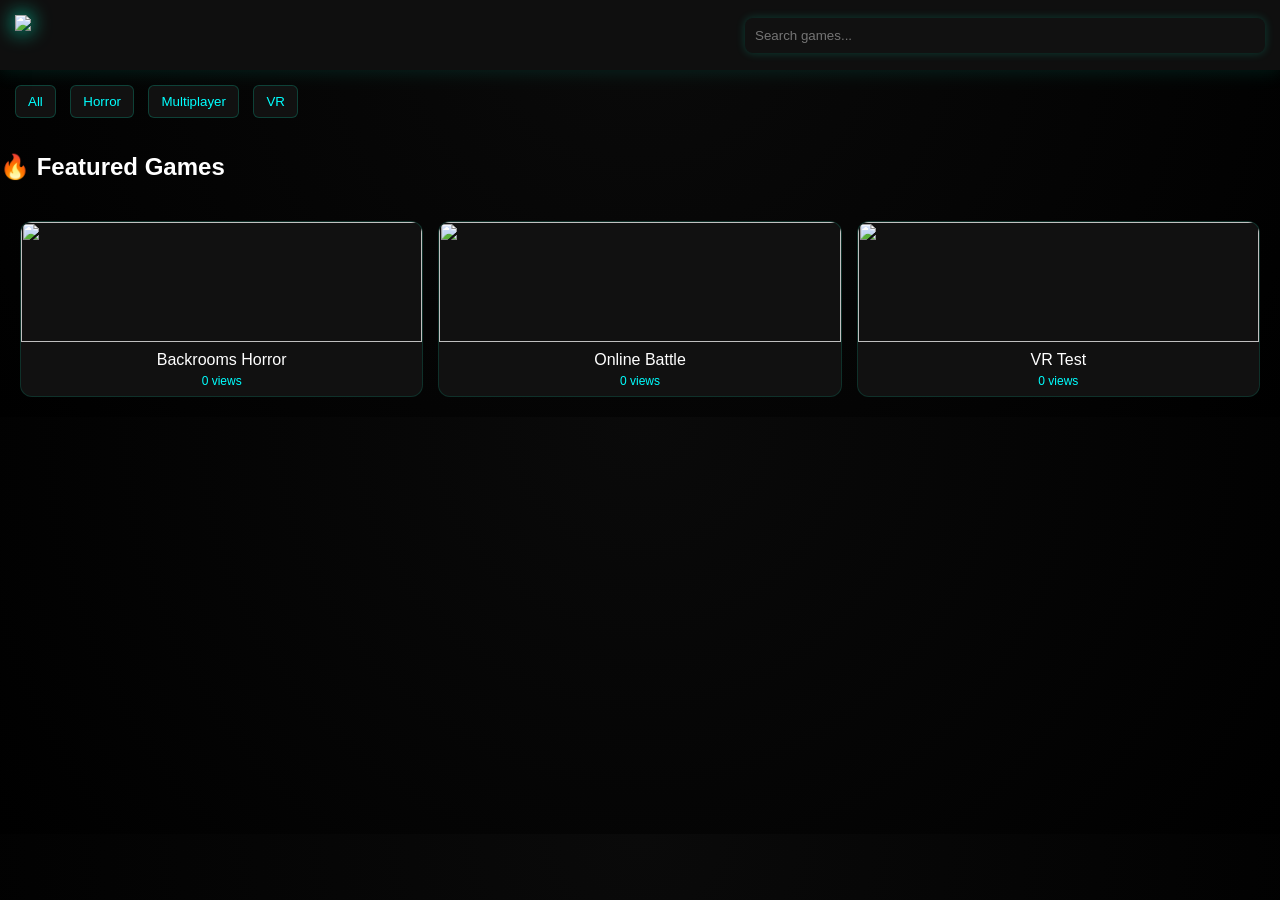
==== index.html @ a34d7ff2 "Upload DenGame.io site files" ====
<!DOCTYPE html>
<html lang="en">
<head>
  <meta charset="UTF-8">
  <title>DenGame</title>
  <link rel="stylesheet" href="style.css">
</head>
<body>

<header>
  <img src="logo.png" class="logo">
  <input id="search" type="text" placeholder="Search games..." oninput="filterGames()">
</header>

<section class="filters">
  <button onclick="showAll()">All</button>
  <button onclick="filterCategory('horror')">Horror</button>
  <button onclick="filterCategory('multiplayer')">Multiplayer</button>
  <button onclick="filterCategory('vr')">VR</button>
</section>

<section>
  <h2>🔥 Featured Games</h2>

  <div class="grid">

    <a class="card horror" href="games/game1/index.html" onclick="addView('game1')">
      <img src="images/game1.png">
      <p>Backrooms Horror</p>
      <span class="views" id="game1-views">0 views</span>
    </a>

    <a class="card multiplayer" href="games/game2/index.html" onclick="addView('game2')">
      <img src="images/game2.png">
      <p>Online Battle</p>
      <span class="views" id="game2-views">0 views</span>
    </a>

    <a class="card vr" href="games/game3/index.html" onclick="addView('game3')">
      <img src="images/game3.png">
      <p>VR Test</p>
      <span class="views" id="game3-views">0 views</span>
    </a>

  </div>
</section>

<script src="script.js"></script>
</body>
</html>
---- style.css ----
body {
  margin: 0;
  font-family: Arial;
  background: radial-gradient(circle at top, #0a0a0a, #000);
  color: white;
}

/* HEADER */
header {
  display: flex;
  justify-content: space-between;
  align-items: center;
  padding: 15px;
  background: #0f0f0f;
  box-shadow: 0 0 20px #00ffcc22;
  position: sticky;
  top: 0;
}

.logo {
  height: 40px;
  filter: drop-shadow(0 0 10px #00ffcc);
}

#search {
  width: 40%;
  padding: 10px;
  border-radius: 8px;
  border: none;
  outline: none;
  background: #111;
  color: #0ff;
  box-shadow: 0 0 10px #00ffcc33;
}

/* FILTERS */
.filters {
  padding: 10px;
}

.filters button {
  margin: 5px;
  padding: 8px 12px;
  background: #111;
  color: #0ff;
  border: 1px solid #00ffcc33;
  border-radius: 6px;
  cursor: pointer;
}

.filters button:hover {
  box-shadow: 0 0 10px #00ffcc55;
}

/* GRID */
.grid {
  display: grid;
  grid-template-columns: repeat(auto-fit, minmax(180px, 1fr));
  gap: 15px;
  padding: 20px;
}

/* CARDS */
.card {
  background: #111;
  border-radius: 12px;
  overflow: hidden;
  text-decoration: none;
  color: white;
  transition: 0.2s;
  border: 1px solid #00ffcc22;
}

.card img {
  width: 100%;
  height: 120px;
  object-fit: cover;
}

.card p {
  text-align: center;
  margin: 5px 0;
}

.card:hover {
  transform: scale(1.08);
  box-shadow: 0 0 20px #00ffcc55;
  border-color: #00ffcc;
}

/* VIEWS */
.views {
  display: block;
  text-align: center;
  font-size: 12px;
  color: #0ff;
  padding-bottom: 8px;
}

/* MOBILE */
@media (max-width: 600px) {
  #search {
    width: 60%;
  }
}
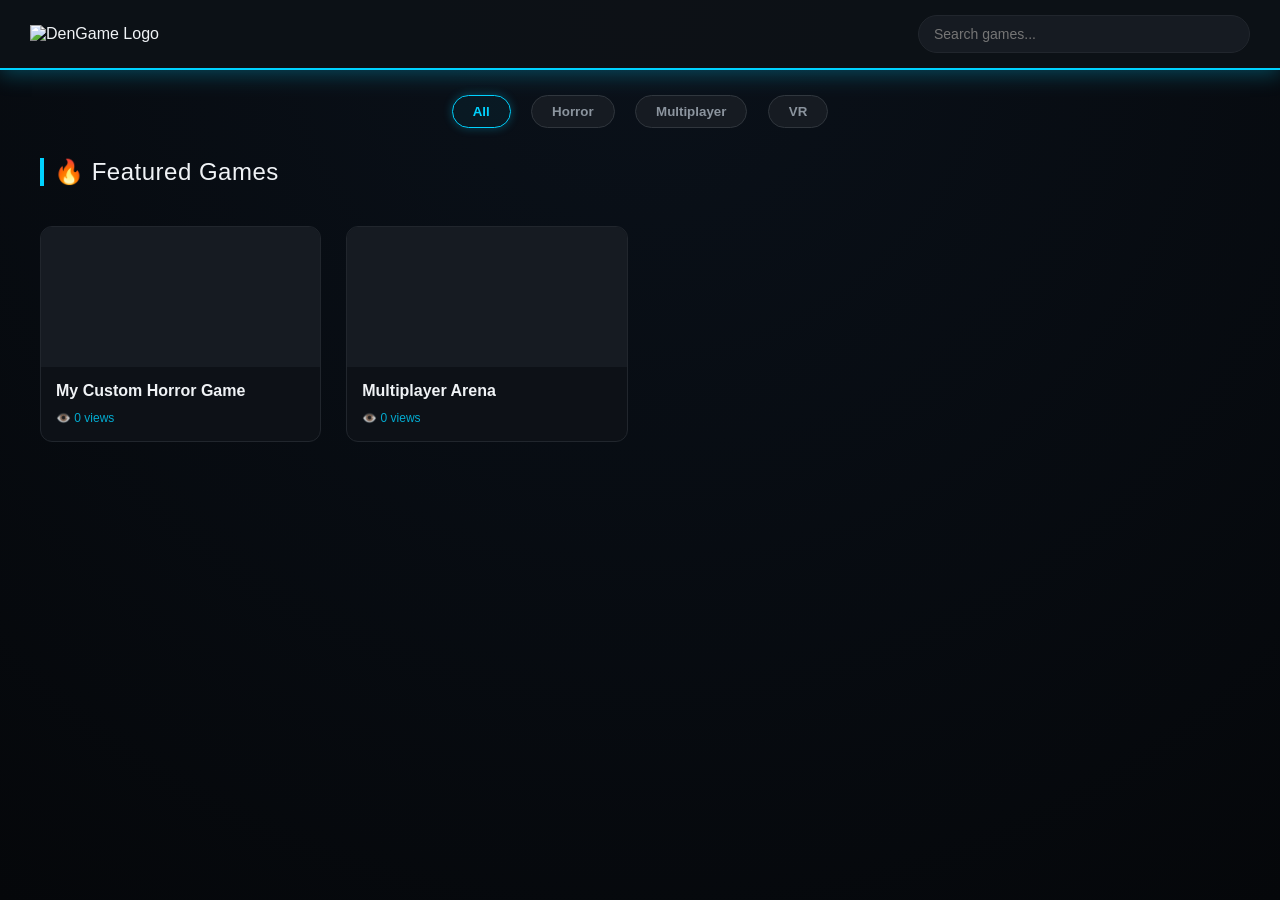
==== commit d0735303: "Fix logo pathing case sensitivity, clean structure and style portal framework" ====
--- a/index.html
+++ b/index.html
@@ -2,49 +2,35 @@
 <html lang="en">
 <head>
   <meta charset="UTF-8">
+  <meta name="viewport" content="width=device-width, initial-scale=1.0">
   <title>DenGame</title>
   <link rel="stylesheet" href="style.css">
 </head>
 <body>
 
 <header>
-  <img src="logo.png" class="logo">
+  <!-- Fixed case sensitivity and wrapped in a class -->
+  <div class="logo-container">
+    <img src="logo.png" class="logo" alt="DenGame Logo">
+  </div>
   <input id="search" type="text" placeholder="Search games..." oninput="filterGames()">
 </header>
 
-<section class="filters">
-  <button onclick="showAll()">All</button>
-  <button onclick="filterCategory('horror')">Horror</button>
-  <button onclick="filterCategory('multiplayer')">Multiplayer</button>
-  <button onclick="filterCategory('vr')">VR</button>
-</section>
-
-<section>
-  <h2>🔥 Featured Games</h2>
-
-  <div class="grid">
-
-    <a class="card horror" href="games/game1/index.html" onclick="addView('game1')">
-      <img src="images/game1.png">
-      <p>Backrooms Horror</p>
-      <span class="views" id="game1-views">0 views</span>
-    </a>
-
-    <a class="card multiplayer" href="games/game2/index.html" onclick="addView('game2')">
-      <img src="images/game2.png">
-      <p>Online Battle</p>
-      <span class="views" id="game2-views">0 views</span>
-    </a>
-
-    <a class="card vr" href="games/game3/index.html" onclick="addView('game3')">
-      <img src="images/game3.png">
-      <p>VR Test</p>
-      <span class="views" id="game3-views">0 views</span>
-    </a>
-
+<section class="filter-section">
+  <div class="filters">
+    <button class="active" onclick="filterCategory('all', this)">All</button>
+    <button onclick="filterCategory('horror', this)">Horror</button>
+    <button onclick="filterCategory('multiplayer', this)">Multiplayer</button>
+    <button onclick="filterCategory('vr', this)">VR</button>
   </div>
 </section>
 
+<main>
+  <h2>🔥 Featured Games</h2>
+  <!-- JS will now inject your custom games folder list inside here -->
+  <div class="grid" id="games-grid"></div>
+</main>
+
 <script src="script.js"></script>
 </body>
-</html>+</html>
--- a/style.css
+++ b/style.css
@@ -1,8 +1,17 @@
+:root {
+  --bg-dark: #05070a;
+  --bg-card: #0d1117;
+  --neon-blue: #00d2ff;
+  --neon-glow: rgba(0, 210, 255, 0.3);
+  --text-main: #f0f3f6;
+}
+
 body {
   margin: 0;
-  font-family: Arial;
-  background: radial-gradient(circle at top, #0a0a0a, #000);
-  color: white;
+  font-family: 'Segoe UI', Tahoma, Geneva, Verdana, sans-serif;
+  background: radial-gradient(circle at top, #0a111a, var(--bg-dark));
+  color: var(--text-main);
+  min-height: 100vh;
 }
 
 /* HEADER */
@@ -10,96 +19,141 @@
   display: flex;
   justify-content: space-between;
   align-items: center;
-  padding: 15px;
-  background: #0f0f0f;
-  box-shadow: 0 0 20px #00ffcc22;
+  padding: 15px 30px;
+  background: rgba(13, 17, 23, 0.95);
+  border-bottom: 2px solid var(--neon-blue);
+  box-shadow: 0 4px 20px var(--neon-glow);
   position: sticky;
   top: 0;
+  z-index: 100;
 }
 
 .logo {
-  height: 40px;
-  filter: drop-shadow(0 0 10px #00ffcc);
+  height: 42px;
+  object-fit: contain;
 }
 
 #search {
-  width: 40%;
-  padding: 10px;
-  border-radius: 8px;
-  border: none;
+  width: 300px;
+  padding: 10px 15px;
+  border-radius: 20px;
+  border: 1px solid #21262d;
+  background: #161b22;
+  color: #fff;
+  font-size: 14px;
   outline: none;
-  background: #111;
-  color: #0ff;
-  box-shadow: 0 0 10px #00ffcc33;
+  transition: 0.3s;
+}
+
+#search:focus {
+  border-color: var(--neon-blue);
+  box-shadow: 0 0 15px var(--neon-blue);
 }
 
 /* FILTERS */
-.filters {
-  padding: 10px;
+.filter-section {
+  display: flex;
+  justify-content: center;
+  padding: 25px 10px 10px;
 }
 
 .filters button {
-  margin: 5px;
-  padding: 8px 12px;
-  background: #111;
-  color: #0ff;
-  border: 1px solid #00ffcc33;
-  border-radius: 6px;
+  margin: 0 8px;
+  padding: 8px 20px;
+  background: #161b22;
+  color: #8b949e;
+  border: 1px solid #30363d;
+  border-radius: 20px;
   cursor: pointer;
+  font-weight: 600;
+  transition: 0.2s;
 }
 
-.filters button:hover {
-  box-shadow: 0 0 10px #00ffcc55;
+.filters button:hover, .filters button.active {
+  color: var(--neon-blue);
+  border-color: var(--neon-blue);
+  background: rgba(0, 210, 255, 0.05);
+  box-shadow: 0 0 10px var(--neon-glow);
 }
 
-/* GRID */
+/* GRID & CARDS */
+main {
+  max-width: 1200px;
+  margin: 0 auto;
+  padding: 0 20px;
+}
+
+h2 {
+  font-weight: 500;
+  letter-spacing: 0.5px;
+  border-left: 4px solid var(--neon-blue);
+  padding-left: 10px;
+}
+
 .grid {
   display: grid;
-  grid-template-columns: repeat(auto-fit, minmax(180px, 1fr));
-  gap: 15px;
-  padding: 20px;
+  grid-template-columns: repeat(auto-fill, minmax(240px, 1fr));
+  gap: 25px;
+  padding: 20px 0;
 }
 
-/* CARDS */
 .card {
-  background: #111;
+  background: var(--bg-card);
   border-radius: 12px;
   overflow: hidden;
   text-decoration: none;
-  color: white;
-  transition: 0.2s;
-  border: 1px solid #00ffcc22;
+  color: var(--text-main);
+  transition: transform 0.3s, box-shadow 0.3s, border-color 0.3s;
+  border: 1px solid #21262d;
+  display: flex;
+  flex-direction: column;
+}
+
+.card-img-wrapper {
+  width: 100%;
+  height: 140px;
+  background: #161b22;
+  overflow: hidden;
 }
 
 .card img {
   width: 100%;
-  height: 120px;
+  height: 100%;
   object-fit: cover;
+  transition: transform 0.5s;
+}
+
+.card-info {
+  padding: 15px;
+  text-align: left;
 }
 
 .card p {
-  text-align: center;
-  margin: 5px 0;
+  margin: 0 0 8px 0;
+  font-size: 16px;
+  font-weight: 600;
 }
 
 .card:hover {
-  transform: scale(1.08);
-  box-shadow: 0 0 20px #00ffcc55;
-  border-color: #00ffcc;
+  transform: translateY(-5px);
+  border-color: var(--neon-blue);
+  box-shadow: 0 8px 25px var(--neon-glow);
 }
 
-/* VIEWS */
-.views {
-  display: block;
-  text-align: center;
-  font-size: 12px;
-  color: #0ff;
-  padding-bottom: 8px;
+.card:hover img {
+  transform: scale(1.05);
 }
 
-/* MOBILE */
+/* VIEWS COUNTER */
+.views {
+  font-size: 12px;
+  color: var(--neon-blue);
+  opacity: 0.8;
+}
+
 @media (max-width: 600px) {
-  #search {
-    width: 60%;
-  }
-}+  header { flex-direction: column; gap: 15px; }
+  #search { width: 100%; }
+  .filters { display: flex; overflow-x: auto; width: 100%; padding-bottom: 5px; }
+  .filters button { flex: 0 0 auto; }
+}
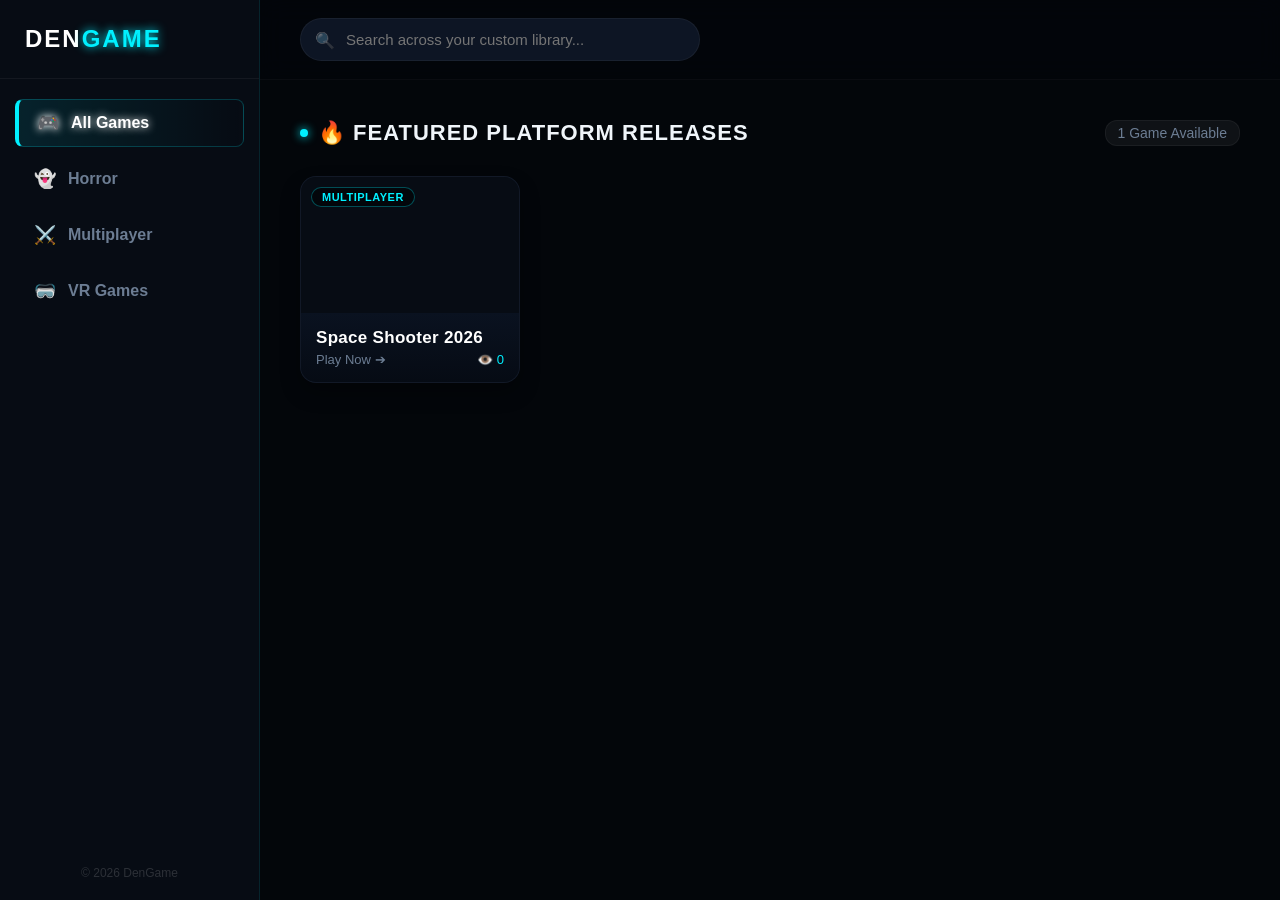
==== commit c9ce423f: "Upgrade site layout to professional high-density gaming portal format" ====
--- a/index.html
+++ b/index.html
@@ -3,33 +3,58 @@
 <head>
   <meta charset="UTF-8">
   <meta name="viewport" content="width=device-width, initial-scale=1.0">
-  <title>DenGame</title>
+  <title>DenGame.io | Play Free Games Online</title>
   <link rel="stylesheet" href="style.css">
+  <!-- Added Google Icons for a clean, professional CrazyGames look -->
+  <link href="https://googleapis.com" rel="stylesheet">
 </head>
 <body>
 
-<header>
-  <!-- Fixed case sensitivity and wrapped in a class -->
-  <div class="logo-container">
-    <img src="logo.png" class="logo" alt="DenGame Logo">
+<div class="app-container">
+  <!-- SIDEBAR NAVIGATION -->
+  <aside class="sidebar">
+    <div class="brand">
+      <img src="logo.png" class="logo" alt="DenGame Logo" onerror="this.style.display='none'; document.getElementById('text-logo').style.display='block';">
+      <h1 id="text-logo" style="display:none;">DEN<span>GAME</span></h1>
+    </div>
+    
+    <nav class="nav-menu">
+      <button class="nav-item active" onclick="filterCategory('all', this)">
+        <span class="icon">🎮</span> All Games
+      </button>
+      <button class="nav-item" onclick="filterCategory('horror', this)">
+        <span class="icon">👻</span> Horror
+      </button>
+      <button class="nav-item" onclick="filterCategory('multiplayer', this)">
+        <span class="icon">⚔️</span> Multiplayer
+      </button>
+      <button class="nav-item" onclick="filterCategory('vr', this)">
+        <span class="icon">🥽</span> VR Games
+      </button>
+    </nav>
+    <div class="sidebar-footer">© 2026 DenGame</div>
+  </aside>
+
+  <!-- MAIN CONTENT AREA -->
+  <div class="main-wrapper">
+    <header class="top-bar">
+      <div class="search-box">
+        <span class="search-icon">🔍</span>
+        <input id="search" type="text" placeholder="Search across your custom library..." oninput="filterGames()">
+      </div>
+    </header>
+
+    <main class="content">
+      <div class="section-header">
+        <h2 class="section-title"><span class="neon-dot"></span> 🔥 Featured Platform Releases</h2>
+        <div class="game-count" id="count-tag">0 Games Loaded</div>
+      </div>
+      
+      <!-- High density portal grid matrix -->
+      <div class="crazy-grid" id="games-grid"></div>
+    </main>
   </div>
-  <input id="search" type="text" placeholder="Search games..." oninput="filterGames()">
-</header>
-
-<section class="filter-section">
-  <div class="filters">
-    <button class="active" onclick="filterCategory('all', this)">All</button>
-    <button onclick="filterCategory('horror', this)">Horror</button>
-    <button onclick="filterCategory('multiplayer', this)">Multiplayer</button>
-    <button onclick="filterCategory('vr', this)">VR</button>
-  </div>
-</section>
-
-<main>
-  <h2>🔥 Featured Games</h2>
-  <!-- JS will now inject your custom games folder list inside here -->
-  <div class="grid" id="games-grid"></div>
-</main>
+</div>
 
 <script src="script.js"></script>
 </body>
--- a/style.css
+++ b/style.css
@@ -1,159 +1,324 @@
 :root {
-  --bg-dark: #05070a;
-  --bg-card: #0d1117;
-  --neon-blue: #00d2ff;
-  --neon-glow: rgba(0, 210, 255, 0.3);
-  --text-main: #f0f3f6;
+  --bg-main: #03060a;
+  --bg-side: #070c14;
+  --bg-card: #0a1220;
+  --neon-cyan: #00f0ff;
+  --neon-blue: #0066ff;
+  --neon-glow: rgba(0, 240, 255, 0.25);
+  --text-primary: #f0f5fa;
+  --text-muted: #6c7d93;
+}
+
+* {
+  box-sizing: border-box;
+  margin: 0;
+  padding: 0;
 }
 
 body {
-  margin: 0;
-  font-family: 'Segoe UI', Tahoma, Geneva, Verdana, sans-serif;
-  background: radial-gradient(circle at top, #0a111a, var(--bg-dark));
-  color: var(--text-main);
+  font-family: 'Rajdhani', sans-serif;
+  background-color: var(--bg-main);
+  color: var(--text-primary);
   min-height: 100vh;
-}
-
-/* HEADER */
-header {
-  display: flex;
-  justify-content: space-between;
-  align-items: center;
-  padding: 15px 30px;
-  background: rgba(13, 17, 23, 0.95);
-  border-bottom: 2px solid var(--neon-blue);
-  box-shadow: 0 4px 20px var(--neon-glow);
+  overflow-x: hidden;
+}
+
+/* APP FRAME LAYOUT */
+.app-container {
+  display: flex;
+  min-height: 100vh;
+}
+
+/* SIDEBAR STYLING (CrazyGames inspired navigation panel) */
+.sidebar {
+  width: 260px;
+  background: var(--bg-side);
+  border-right: 1px solid rgba(0, 240, 255, 0.1);
+  display: flex;
+  flex-direction: column;
+  position: fixed;
+  height: 100vh;
+  z-index: 10;
+}
+
+.brand {
+  padding: 25px;
+  border-bottom: 1px solid rgba(255, 255, 255, 0.05);
+  display: flex;
+  align-items: center;
+}
+
+.logo {
+  max-height: 45px;
+  filter: drop-shadow(0 0 8px var(--neon-cyan));
+}
+
+#text-logo {
+  font-family: 'Orbitron', sans-serif;
+  font-size: 24px;
+  letter-spacing: 2px;
+  color: #fff;
+}
+#text-logo span { color: var(--neon-cyan); text-shadow: 0 0 10px var(--neon-cyan); }
+
+.nav-menu {
+  padding: 20px 15px;
+  display: flex;
+  flex-direction: column;
+  gap: 8px;
+  flex-grow: 1;
+}
+
+.nav-item {
+  background: transparent;
+  border: 1px solid transparent;
+  color: var(--text-muted);
+  padding: 12px 18px;
+  text-align: left;
+  border-radius: 8px;
+  cursor: pointer;
+  font-size: 16px;
+  font-weight: 600;
+  display: flex;
+  align-items: center;
+  gap: 12px;
+  transition: all 0.25s ease;
+}
+
+.nav-item .icon { font-size: 18px; }
+
+.nav-item:hover, .nav-item.active {
+  color: #fff;
+  background: rgba(0, 240, 255, 0.05);
+  border-color: rgba(0, 240, 255, 0.2);
+  text-shadow: 0 0 8px #fff;
+}
+
+.nav-item.active {
+  border-left: 4px solid var(--neon-cyan);
+  background: linear-gradient(90deg, rgba(0, 240, 255, 0.1) 0%, transparent 100%);
+}
+
+.sidebar-footer {
+  padding: 20px;
+  font-size: 12px;
+  color: rgba(255, 255, 255, 0.15);
+  text-align: center;
+}
+
+/* MAIN VIEWPORT PANELS */
+.main-wrapper {
+  margin-left: 260px;
+  flex-grow: 1;
+  display: flex;
+  flex-direction: column;
+  min-width: 0;
+}
+
+.top-bar {
+  height: 80px;
+  background: rgba(3, 6, 10, 0.8);
+  backdrop-filter: blur(12px);
+  border-bottom: 1px solid rgba(255, 255, 255, 0.03);
+  display: flex;
+  align-items: center;
+  padding: 0 40px;
   position: sticky;
   top: 0;
-  z-index: 100;
-}
-
-.logo {
-  height: 42px;
-  object-fit: contain;
+  z-index: 5;
+}
+
+.search-box {
+  position: relative;
+  width: 400px;
+}
+
+.search-icon {
+  position: absolute;
+  left: 15px;
+  top: 50%;
+  transform: translateY(-50%);
+  opacity: 0.4;
 }
 
 #search {
-  width: 300px;
-  padding: 10px 15px;
-  border-radius: 20px;
-  border: 1px solid #21262d;
-  background: #161b22;
+  width: 100%;
+  padding: 12px 15px 12px 45px;
+  background: #0d1524;
+  border: 1px solid rgba(255, 255, 255, 0.05);
+  border-radius: 25px;
   color: #fff;
+  font-family: inherit;
+  font-size: 15px;
+  outline: none;
+  transition: all 0.3s;
+}
+
+#search:focus {
+  border-color: var(--neon-cyan);
+  box-shadow: 0 0 15px var(--neon-glow);
+  background: #111c30;
+}
+
+/* CONTENT CONTAINER */
+.content {
+  padding: 40px;
+  flex-grow: 1;
+}
+
+.section-header {
+  display: flex;
+  justify-content: space-between;
+  align-items: center;
+  margin-bottom: 30px;
+}
+
+.section-title {
+  font-family: 'Orbitron', sans-serif;
+  font-size: 22px;
+  letter-spacing: 1px;
+  text-transform: uppercase;
+  display: flex;
+  align-items: center;
+  gap: 10px;
+}
+
+.neon-dot {
+  width: 8px;
+  height: 8px;
+  background: var(--neon-cyan);
+  border-radius: 50%;
+  box-shadow: 0 0 10px var(--neon-cyan);
+  display: inline-block;
+}
+
+.game-count {
+  background: rgba(255, 255, 255, 0.05);
+  padding: 4px 12px;
+  border-radius: 12px;
   font-size: 14px;
-  outline: none;
-  transition: 0.3s;
-}
-
-#search:focus {
-  border-color: var(--neon-blue);
-  box-shadow: 0 0 15px var(--neon-blue);
-}
-
-/* FILTERS */
-.filter-section {
-  display: flex;
-  justify-content: center;
-  padding: 25px 10px 10px;
-}
-
-.filters button {
-  margin: 0 8px;
-  padding: 8px 20px;
-  background: #161b22;
-  color: #8b949e;
-  border: 1px solid #30363d;
-  border-radius: 20px;
-  cursor: pointer;
-  font-weight: 600;
-  transition: 0.2s;
-}
-
-.filters button:hover, .filters button.active {
-  color: var(--neon-blue);
-  border-color: var(--neon-blue);
-  background: rgba(0, 210, 255, 0.05);
-  box-shadow: 0 0 10px var(--neon-glow);
-}
-
-/* GRID & CARDS */
-main {
-  max-width: 1200px;
-  margin: 0 auto;
-  padding: 0 20px;
-}
-
-h2 {
-  font-weight: 500;
-  letter-spacing: 0.5px;
-  border-left: 4px solid var(--neon-blue);
-  padding-left: 10px;
-}
-
-.grid {
+  color: var(--text-muted);
+  border: 1px solid rgba(255, 255, 255, 0.05);
+}
+
+/* CRAZYGAMES GRID MATRIX SYSTEM */
+.crazy-grid {
   display: grid;
-  grid-template-columns: repeat(auto-fill, minmax(240px, 1fr));
-  gap: 25px;
-  padding: 20px 0;
-}
-
-.card {
+  grid-template-columns: repeat(auto-fill, minmax(210px, 1fr));
+  gap: 20px;
+}
+
+/* HIGH GRAPHIC PORTAL CARDS */
+.game-card {
   background: var(--bg-card);
-  border-radius: 12px;
+  border: 1px solid rgba(255, 255, 255, 0.03);
+  border-radius: 16px;
   overflow: hidden;
   text-decoration: none;
-  color: var(--text-main);
-  transition: transform 0.3s, box-shadow 0.3s, border-color 0.3s;
-  border: 1px solid #21262d;
-  display: flex;
-  flex-direction: column;
-}
-
-.card-img-wrapper {
+  color: #fff;
+  display: flex;
+  flex-direction: column;
+  position: relative;
+  box-shadow: 0 10px 20px rgba(0,0,0,0.3);
+  transition: all 0.35s cubic-bezier(0.25, 0.8, 0.25, 1);
+}
+
+.thumb-container {
   width: 100%;
-  height: 140px;
-  background: #161b22;
+  aspect-ratio: 16/10;
+  background: #070c14;
   overflow: hidden;
-}
-
-.card img {
+  position: relative;
+}
+
+.game-card img {
   width: 100%;
   height: 100%;
   object-fit: cover;
-  transition: transform 0.5s;
-}
-
-.card-info {
+  transition: transform 0.5s ease;
+}
+
+.category-badge {
+  position: absolute;
+  top: 10px;
+  left: 10px;
+  background: rgba(3, 6, 10, 0.85);
+  border: 1px solid rgba(0, 240, 255, 0.3);
+  color: var(--neon-cyan);
+  padding: 3px 10px;
+  border-radius: 20px;
+  font-size: 11px;
+  font-weight: 700;
+  text-transform: uppercase;
+  letter-spacing: 0.5px;
+  backdrop-filter: blur(4px);
+}
+
+.card-details {
   padding: 15px;
-  text-align: left;
-}
-
-.card p {
-  margin: 0 0 8px 0;
-  font-size: 16px;
-  font-weight: 600;
-}
-
-.card:hover {
-  transform: translateY(-5px);
-  border-color: var(--neon-blue);
-  box-shadow: 0 8px 25px var(--neon-glow);
-}
-
-.card:hover img {
-  transform: scale(1.05);
-}
-
-/* VIEWS COUNTER */
-.views {
-  font-size: 12px;
-  color: var(--neon-blue);
-  opacity: 0.8;
+  display: flex;
+  flex-direction: column;
+  gap: 4px;
+  background: linear-gradient(180deg, var(--bg-card) 0%, #060b14 100%);
+}
+
+.game-title {
+  font-size: 17px;
+  font-weight: 700;
+  letter-spacing: 0.3px;
+  white-space: nowrap;
+  overflow: hidden;
+  text-overflow: ellipsis;
+  transition: color 0.2s;
+}
+
+.card-meta {
+  display: flex;
+  justify-content: space-between;
+  align-items: center;
+  font-size: 13px;
+  color: var(--text-muted);
+}
+
+.view-count {
+  color: var(--neon-cyan);
+  display: flex;
+  align-items: center;
+  gap: 4px;
+}
+
+/* INTERACTIVE CARD HOVER MECHANICS */
+.game-card:hover {
+  transform: translateY(-6px);
+  border-color: var(--neon-cyan);
+  box-shadow: 0 12px 24px rgba(0, 240, 255, 0.15), 0 0 0 1px var(--neon-cyan);
+}
+
+.game-card:hover img {
+  transform: scale(1.08);
+}
+
+.game-card:hover .game-title {
+  color: var(--neon-cyan);
+}
+
+/* RESPONSIVE LAYOUT MATRIX */
+@media (max-width: 900px) {
+  .sidebar { width: 80px; }
+  .sidebar .brand h1, .sidebar-footer, .nav-item { display: none; }
+  .nav-item { padding: 15px; justify-content: center; }
+  .nav-item .icon { font-size: 22px; margin: 0; }
+  .main-wrapper { margin-left: 80px; }
+  .top-bar { padding: 0 20px; }
+  .content { padding: 25px; }
 }
 
 @media (max-width: 600px) {
-  header { flex-direction: column; gap: 15px; }
-  #search { width: 100%; }
-  .filters { display: flex; overflow-x: auto; width: 100%; padding-bottom: 5px; }
-  .filters button { flex: 0 0 auto; }
-}
+  .app-container { flex-direction: column-reverse; }
+  .sidebar { width: 100%; height: 65px; bottom: 0; top: auto; border-right: none; border-top: 1px solid rgba(0,240,255,0.1); }
+  .nav-menu { flex-direction: row; justify-content: space-around; padding: 0; height: 100%; align-items: center; }
+  .nav-item { display: flex; }
+  .brand { display: none; }
+  .main-wrapper { margin-left: 0; padding-bottom: 65px; }
+  .search-box { width: 100%; }
+}
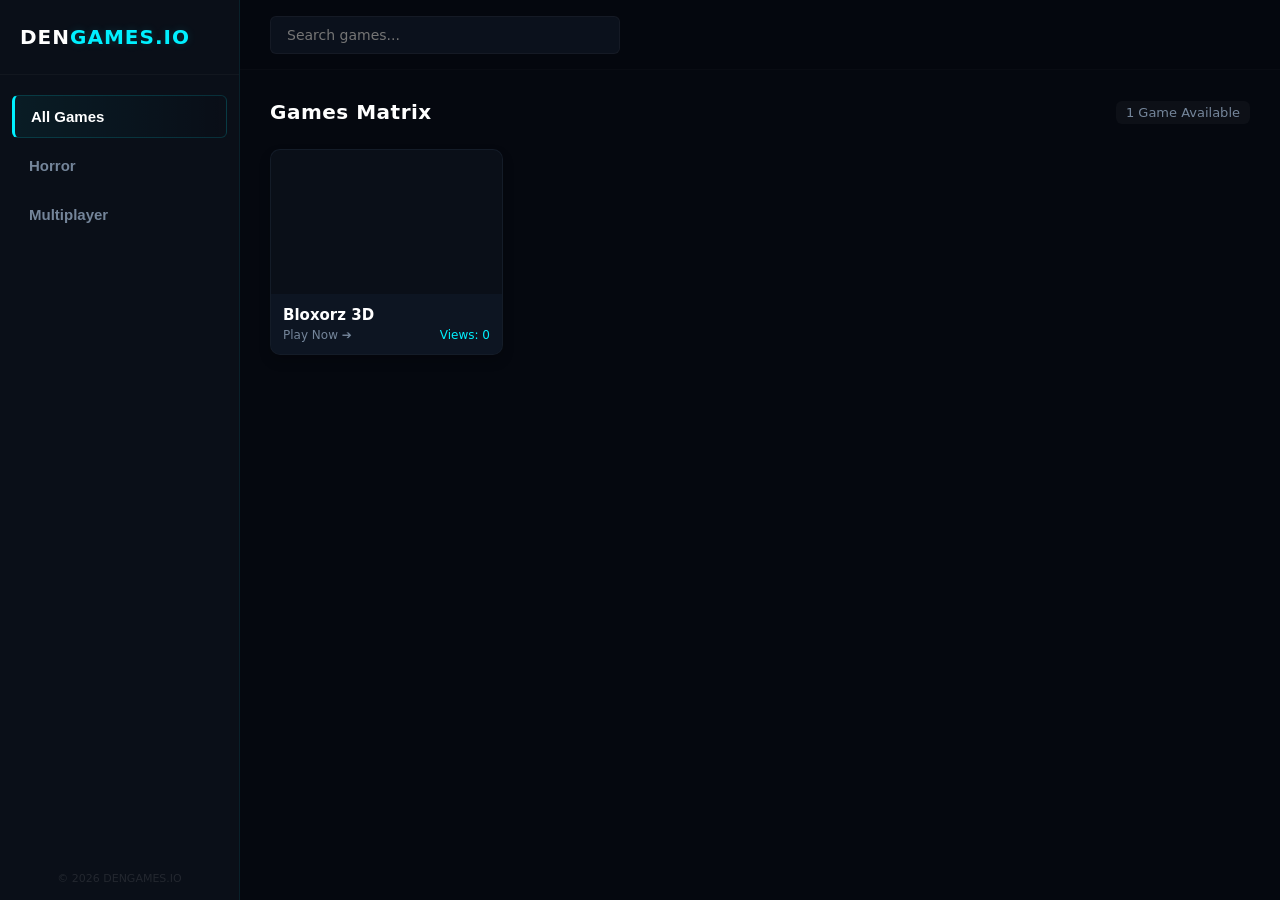
==== commit 74cb1171: "Full site modernization deployment with integrated Bloxorz asset mapping" ====
--- a/index.html
+++ b/index.html
@@ -3,10 +3,8 @@
 <head>
   <meta charset="UTF-8">
   <meta name="viewport" content="width=device-width, initial-scale=1.0">
-  <title>DenGame.io | Play Free Games Online</title>
+  <title>DENGAMES.IO | Play Free Games</title>
   <link rel="stylesheet" href="style.css">
-  <!-- Added Google Icons for a clean, professional CrazyGames look -->
-  <link href="https://googleapis.com" rel="stylesheet">
 </head>
 <body>
 
@@ -14,43 +12,32 @@
   <!-- SIDEBAR NAVIGATION -->
   <aside class="sidebar">
     <div class="brand">
-      <img src="logo.png" class="logo" alt="DenGame Logo" onerror="this.style.display='none'; document.getElementById('text-logo').style.display='block';">
-      <h1 id="text-logo" style="display:none;">DEN<span>GAME</span></h1>
+      <h1 id="text-logo">DEN<span>GAMES.IO</span></h1>
     </div>
     
     <nav class="nav-menu">
-      <button class="nav-item active" onclick="filterCategory('all', this)">
-        <span class="icon">🎮</span> All Games
-      </button>
-      <button class="nav-item" onclick="filterCategory('horror', this)">
-        <span class="icon">👻</span> Horror
-      </button>
-      <button class="nav-item" onclick="filterCategory('multiplayer', this)">
-        <span class="icon">⚔️</span> Multiplayer
-      </button>
-      <button class="nav-item" onclick="filterCategory('vr', this)">
-        <span class="icon">🥽</span> VR Games
-      </button>
+      <button class="nav-item active" onclick="filterCategory('all', this)">All Games</button>
+      <button class="nav-item" onclick="filterCategory('horror', this)">Horror</button>
+      <button class="nav-item" onclick="filterCategory('multiplayer', this)">Multiplayer</button>
     </nav>
-    <div class="sidebar-footer">© 2026 DenGame</div>
+    <div class="sidebar-footer">© 2026 DENGAMES.IO</div>
   </aside>
 
   <!-- MAIN CONTENT AREA -->
   <div class="main-wrapper">
     <header class="top-bar">
       <div class="search-box">
-        <span class="search-icon">🔍</span>
-        <input id="search" type="text" placeholder="Search across your custom library..." oninput="filterGames()">
+        <input id="search" type="text" placeholder="Search games..." oninput="filterGames()">
       </div>
     </header>
 
     <main class="content">
       <div class="section-header">
-        <h2 class="section-title"><span class="neon-dot"></span> 🔥 Featured Platform Releases</h2>
+        <h2 class="section-title">Games Matrix</h2>
         <div class="game-count" id="count-tag">0 Games Loaded</div>
       </div>
       
-      <!-- High density portal grid matrix -->
+      <!-- Real games grid matrix -->
       <div class="crazy-grid" id="games-grid"></div>
     </main>
   </div>
--- a/style.css
+++ b/style.css
@@ -1,12 +1,12 @@
 :root {
-  --bg-main: #03060a;
-  --bg-side: #070c14;
-  --bg-card: #0a1220;
+  --bg-main: #05080f;
+  --bg-side: #0a0f18;
+  --bg-card: #0f1724;
   --neon-cyan: #00f0ff;
   --neon-blue: #0066ff;
-  --neon-glow: rgba(0, 240, 255, 0.25);
-  --text-primary: #f0f5fa;
-  --text-muted: #6c7d93;
+  --neon-glow: rgba(0, 240, 255, 0.15);
+  --text-primary: #ffffff;
+  --text-muted: #74859a;
 }
 
 * {
@@ -16,7 +16,7 @@
 }
 
 body {
-  font-family: 'Rajdhani', sans-serif;
+  font-family: system-ui, -apple-system, BlinkMacSystemFont, 'Segoe UI', Roboto, Oxygen, Ubuntu, Cantarell, sans-serif;
   background-color: var(--bg-main);
   color: var(--text-primary);
   min-height: 100vh;
@@ -29,11 +29,11 @@
   min-height: 100vh;
 }
 
-/* SIDEBAR STYLING (CrazyGames inspired navigation panel) */
+/* SIDEBAR STYLING */
 .sidebar {
-  width: 260px;
+  width: 240px;
   background: var(--bg-side);
-  border-right: 1px solid rgba(0, 240, 255, 0.1);
+  border-right: 1px solid rgba(0, 240, 255, 0.08);
   display: flex;
   flex-direction: column;
   position: fixed;
@@ -42,30 +42,27 @@
 }
 
 .brand {
-  padding: 25px;
-  border-bottom: 1px solid rgba(255, 255, 255, 0.05);
-  display: flex;
-  align-items: center;
-}
-
-.logo {
-  max-height: 45px;
-  filter: drop-shadow(0 0 8px var(--neon-cyan));
+  padding: 25px 20px;
+  border-bottom: 1px solid rgba(255, 255, 255, 0.03);
 }
 
 #text-logo {
-  font-family: 'Orbitron', sans-serif;
-  font-size: 24px;
-  letter-spacing: 2px;
-  color: #fff;
-}
-#text-logo span { color: var(--neon-cyan); text-shadow: 0 0 10px var(--neon-cyan); }
+  font-size: 20px;
+  font-weight: 800;
+  letter-spacing: 1px;
+  color: #fff;
+}
+
+#text-logo span { 
+  color: var(--neon-cyan); 
+  text-shadow: 0 0 8px var(--neon-glow); 
+}
 
 .nav-menu {
-  padding: 20px 15px;
-  display: flex;
-  flex-direction: column;
-  gap: 8px;
+  padding: 20px 12px;
+  display: flex;
+  flex-direction: column;
+  gap: 6px;
   flex-grow: 1;
 }
 
@@ -73,42 +70,36 @@
   background: transparent;
   border: 1px solid transparent;
   color: var(--text-muted);
-  padding: 12px 18px;
+  padding: 12px 16px;
   text-align: left;
-  border-radius: 8px;
+  border-radius: 6px;
   cursor: pointer;
-  font-size: 16px;
+  font-size: 15px;
   font-weight: 600;
-  display: flex;
-  align-items: center;
-  gap: 12px;
-  transition: all 0.25s ease;
-}
-
-.nav-item .icon { font-size: 18px; }
+  transition: all 0.2s ease;
+}
 
 .nav-item:hover, .nav-item.active {
   color: #fff;
-  background: rgba(0, 240, 255, 0.05);
-  border-color: rgba(0, 240, 255, 0.2);
-  text-shadow: 0 0 8px #fff;
+  background: rgba(0, 240, 255, 0.04);
+  border-color: rgba(0, 240, 255, 0.15);
 }
 
 .nav-item.active {
-  border-left: 4px solid var(--neon-cyan);
-  background: linear-gradient(90deg, rgba(0, 240, 255, 0.1) 0%, transparent 100%);
+  border-left: 3px solid var(--neon-cyan);
+  background: linear-gradient(90deg, rgba(0, 240, 255, 0.06) 0%, transparent 100%);
 }
 
 .sidebar-footer {
-  padding: 20px;
-  font-size: 12px;
-  color: rgba(255, 255, 255, 0.15);
+  padding: 15px;
+  font-size: 11px;
+  color: rgba(255, 255, 255, 0.1);
   text-align: center;
 }
 
 /* MAIN VIEWPORT PANELS */
 .main-wrapper {
-  margin-left: 260px;
+  margin-left: 240px;
   flex-grow: 1;
   display: flex;
   flex-direction: column;
@@ -116,53 +107,43 @@
 }
 
 .top-bar {
-  height: 80px;
-  background: rgba(3, 6, 10, 0.8);
-  backdrop-filter: blur(12px);
-  border-bottom: 1px solid rgba(255, 255, 255, 0.03);
+  height: 70px;
+  background: rgba(5, 8, 15, 0.85);
+  backdrop-filter: blur(8px);
+  border-bottom: 1px solid rgba(255, 255, 255, 0.02);
   display: flex;
   align-items: center;
-  padding: 0 40px;
+  padding: 0 30px;
   position: sticky;
   top: 0;
   z-index: 5;
 }
 
 .search-box {
-  position: relative;
-  width: 400px;
-}
-
-.search-icon {
-  position: absolute;
-  left: 15px;
-  top: 50%;
-  transform: translateY(-50%);
-  opacity: 0.4;
+  width: 350px;
 }
 
 #search {
   width: 100%;
-  padding: 12px 15px 12px 45px;
-  background: #0d1524;
-  border: 1px solid rgba(255, 255, 255, 0.05);
-  border-radius: 25px;
+  padding: 10px 16px;
+  background: #0b111c;
+  border: 1px solid rgba(255, 255, 255, 0.04);
+  border-radius: 6px;
   color: #fff;
   font-family: inherit;
-  font-size: 15px;
+  font-size: 14px;
   outline: none;
-  transition: all 0.3s;
+  transition: all 0.2s;
 }
 
 #search:focus {
   border-color: var(--neon-cyan);
-  box-shadow: 0 0 15px var(--neon-glow);
-  background: #111c30;
+  box-shadow: 0 0 10px var(--neon-glow);
 }
 
 /* CONTENT CONTAINER */
 .content {
-  padding: 40px;
+  padding: 30px;
   flex-grow: 1;
 }
 
@@ -170,64 +151,48 @@
   display: flex;
   justify-content: space-between;
   align-items: center;
-  margin-bottom: 30px;
+  margin-bottom: 25px;
 }
 
 .section-title {
-  font-family: 'Orbitron', sans-serif;
-  font-size: 22px;
-  letter-spacing: 1px;
-  text-transform: uppercase;
-  display: flex;
-  align-items: center;
-  gap: 10px;
-}
-
-.neon-dot {
-  width: 8px;
-  height: 8px;
-  background: var(--neon-cyan);
-  border-radius: 50%;
-  box-shadow: 0 0 10px var(--neon-cyan);
-  display: inline-block;
+  font-size: 20px;
+  font-weight: 700;
+  letter-spacing: 0.5px;
 }
 
 .game-count {
-  background: rgba(255, 255, 255, 0.05);
-  padding: 4px 12px;
-  border-radius: 12px;
-  font-size: 14px;
+  background: rgba(255, 255, 255, 0.03);
+  padding: 4px 10px;
+  border-radius: 6px;
+  font-size: 13px;
   color: var(--text-muted);
-  border: 1px solid rgba(255, 255, 255, 0.05);
-}
-
-/* CRAZYGAMES GRID MATRIX SYSTEM */
+}
+
+/* HIGH DENSITY PORTAL MATRIX SYSTEM */
 .crazy-grid {
   display: grid;
-  grid-template-columns: repeat(auto-fill, minmax(210px, 1fr));
-  gap: 20px;
-}
-
-/* HIGH GRAPHIC PORTAL CARDS */
+  grid-template-columns: repeat(auto-fill, minmax(200px, 1fr));
+  gap: 16px;
+}
+
+/* INTERACTIVE DISPLAY CARDS */
 .game-card {
   background: var(--bg-card);
-  border: 1px solid rgba(255, 255, 255, 0.03);
-  border-radius: 16px;
+  border: 1px solid rgba(255, 255, 255, 0.02);
+  border-radius: 10px;
   overflow: hidden;
   text-decoration: none;
   color: #fff;
   display: flex;
   flex-direction: column;
-  position: relative;
-  box-shadow: 0 10px 20px rgba(0,0,0,0.3);
-  transition: all 0.35s cubic-bezier(0.25, 0.8, 0.25, 1);
+  box-shadow: 0 6px 12px rgba(0,0,0,0.2);
+  transition: transform 0.2s ease, border-color 0.2s ease, box-shadow 0.2s ease;
 }
 
 .thumb-container {
   width: 100%;
   aspect-ratio: 16/10;
-  background: #070c14;
-  overflow: hidden;
+  background: #0a0f18;
   position: relative;
 }
 
@@ -235,90 +200,51 @@
   width: 100%;
   height: 100%;
   object-fit: cover;
-  transition: transform 0.5s ease;
-}
-
-.category-badge {
-  position: absolute;
-  top: 10px;
-  left: 10px;
-  background: rgba(3, 6, 10, 0.85);
-  border: 1px solid rgba(0, 240, 255, 0.3);
-  color: var(--neon-cyan);
-  padding: 3px 10px;
-  border-radius: 20px;
-  font-size: 11px;
+}
+
+.card-details {
+  padding: 12px;
+  display: flex;
+  flex-direction: column;
+  gap: 4px;
+  background: #0d1522;
+}
+
+.game-title {
+  font-size: 15px;
   font-weight: 700;
-  text-transform: uppercase;
-  letter-spacing: 0.5px;
-  backdrop-filter: blur(4px);
-}
-
-.card-details {
-  padding: 15px;
-  display: flex;
-  flex-direction: column;
-  gap: 4px;
-  background: linear-gradient(180deg, var(--bg-card) 0%, #060b14 100%);
-}
-
-.game-title {
-  font-size: 17px;
-  font-weight: 700;
-  letter-spacing: 0.3px;
   white-space: nowrap;
   overflow: hidden;
   text-overflow: ellipsis;
-  transition: color 0.2s;
 }
 
 .card-meta {
   display: flex;
   justify-content: space-between;
   align-items: center;
-  font-size: 13px;
+  font-size: 12px;
   color: var(--text-muted);
 }
 
 .view-count {
   color: var(--neon-cyan);
-  display: flex;
-  align-items: center;
-  gap: 4px;
 }
 
 /* INTERACTIVE CARD HOVER MECHANICS */
 .game-card:hover {
-  transform: translateY(-6px);
+  transform: translateY(-4px);
   border-color: var(--neon-cyan);
-  box-shadow: 0 12px 24px rgba(0, 240, 255, 0.15), 0 0 0 1px var(--neon-cyan);
-}
-
-.game-card:hover img {
-  transform: scale(1.08);
+  box-shadow: 0 8px 16px var(--neon-glow);
 }
 
 .game-card:hover .game-title {
   color: var(--neon-cyan);
 }
 
-/* RESPONSIVE LAYOUT MATRIX */
-@media (max-width: 900px) {
-  .sidebar { width: 80px; }
-  .sidebar .brand h1, .sidebar-footer, .nav-item { display: none; }
-  .nav-item { padding: 15px; justify-content: center; }
-  .nav-item .icon { font-size: 22px; margin: 0; }
-  .main-wrapper { margin-left: 80px; }
-  .top-bar { padding: 0 20px; }
-  .content { padding: 25px; }
-}
-
-@media (max-width: 600px) {
-  .app-container { flex-direction: column-reverse; }
-  .sidebar { width: 100%; height: 65px; bottom: 0; top: auto; border-right: none; border-top: 1px solid rgba(0,240,255,0.1); }
-  .nav-menu { flex-direction: row; justify-content: space-around; padding: 0; height: 100%; align-items: center; }
-  .nav-item { display: flex; }
-  .brand { display: none; }
-  .main-wrapper { margin-left: 0; padding-bottom: 65px; }
-  .search-box { width: 100%; }
-}
+/* CHROMEBOOK RESPONSIVE OVERWRITES */
+@media (max-width: 768px) {
+  .sidebar { width: 60px; }
+  .sidebar .brand, .sidebar-footer, .nav-item { display: none; }
+  .main-wrapper { margin-left: 60px; }
+  .content { padding: 20px; }
+}
